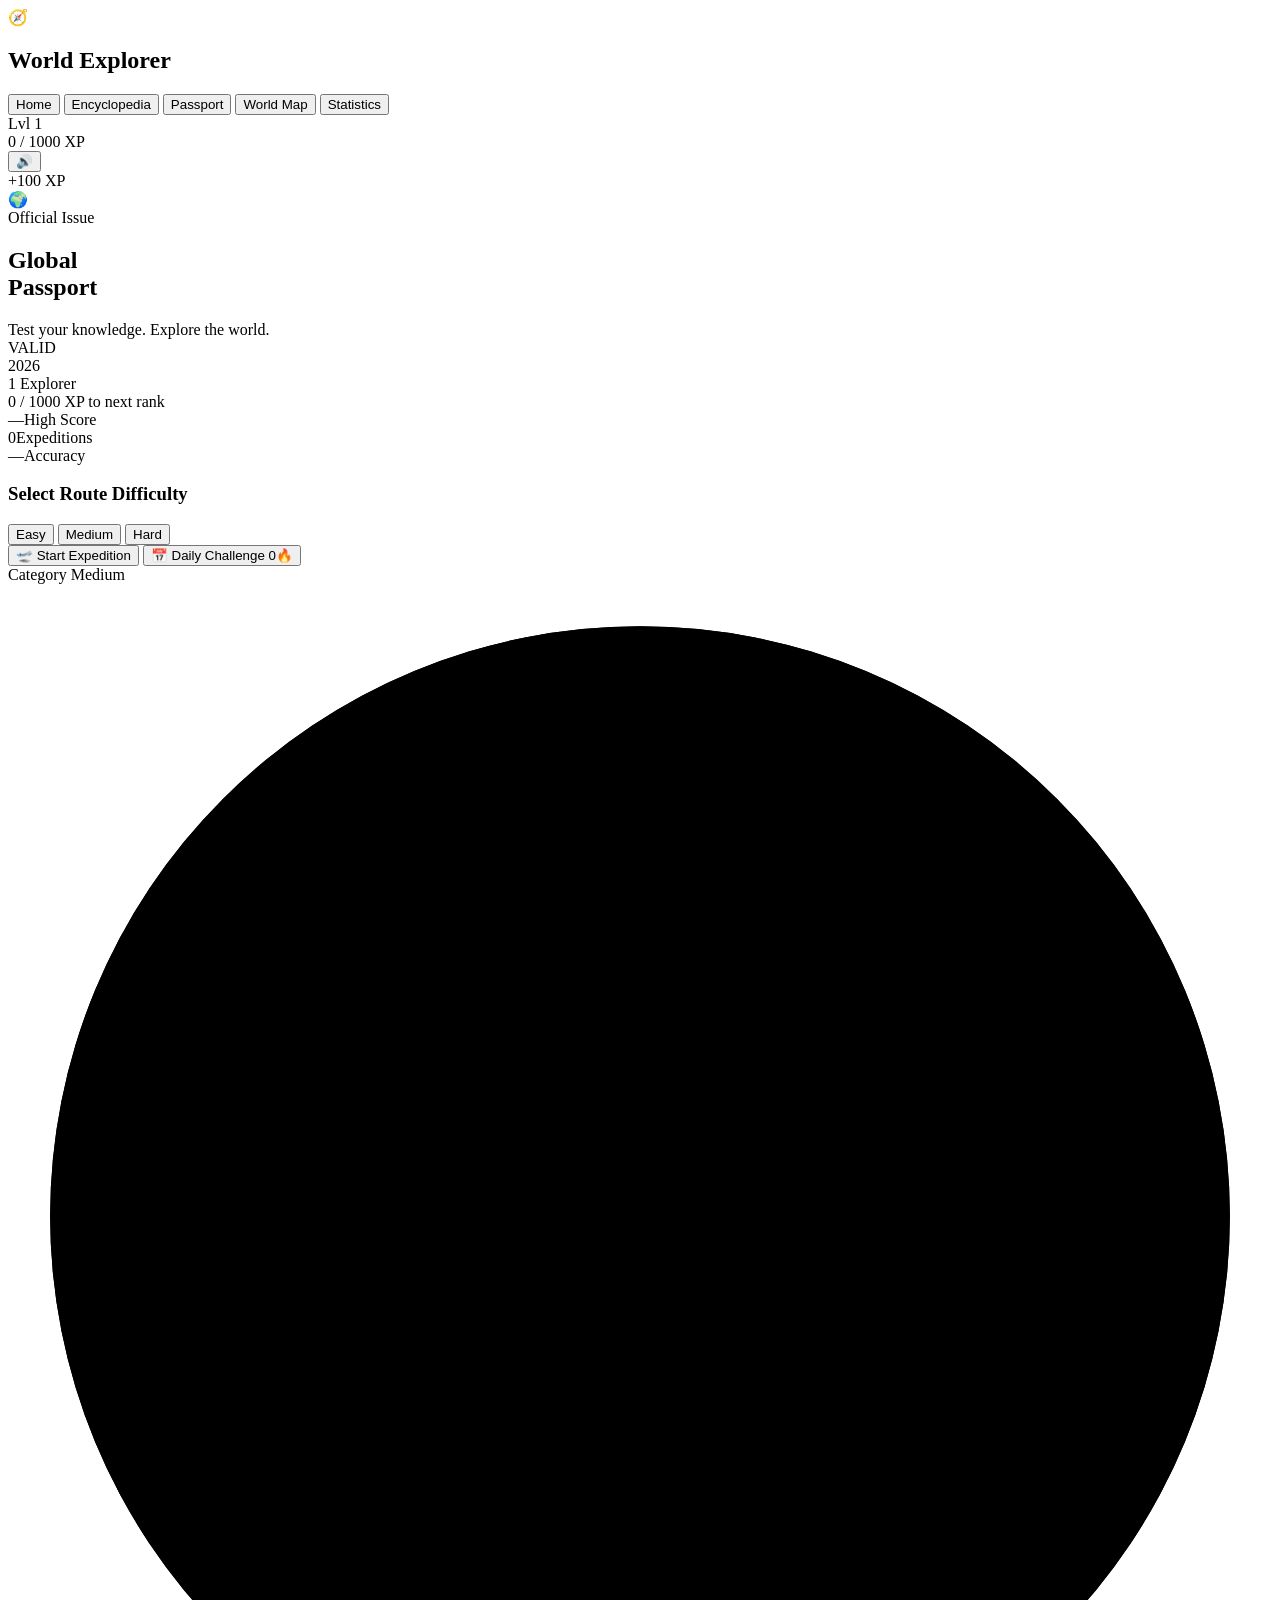
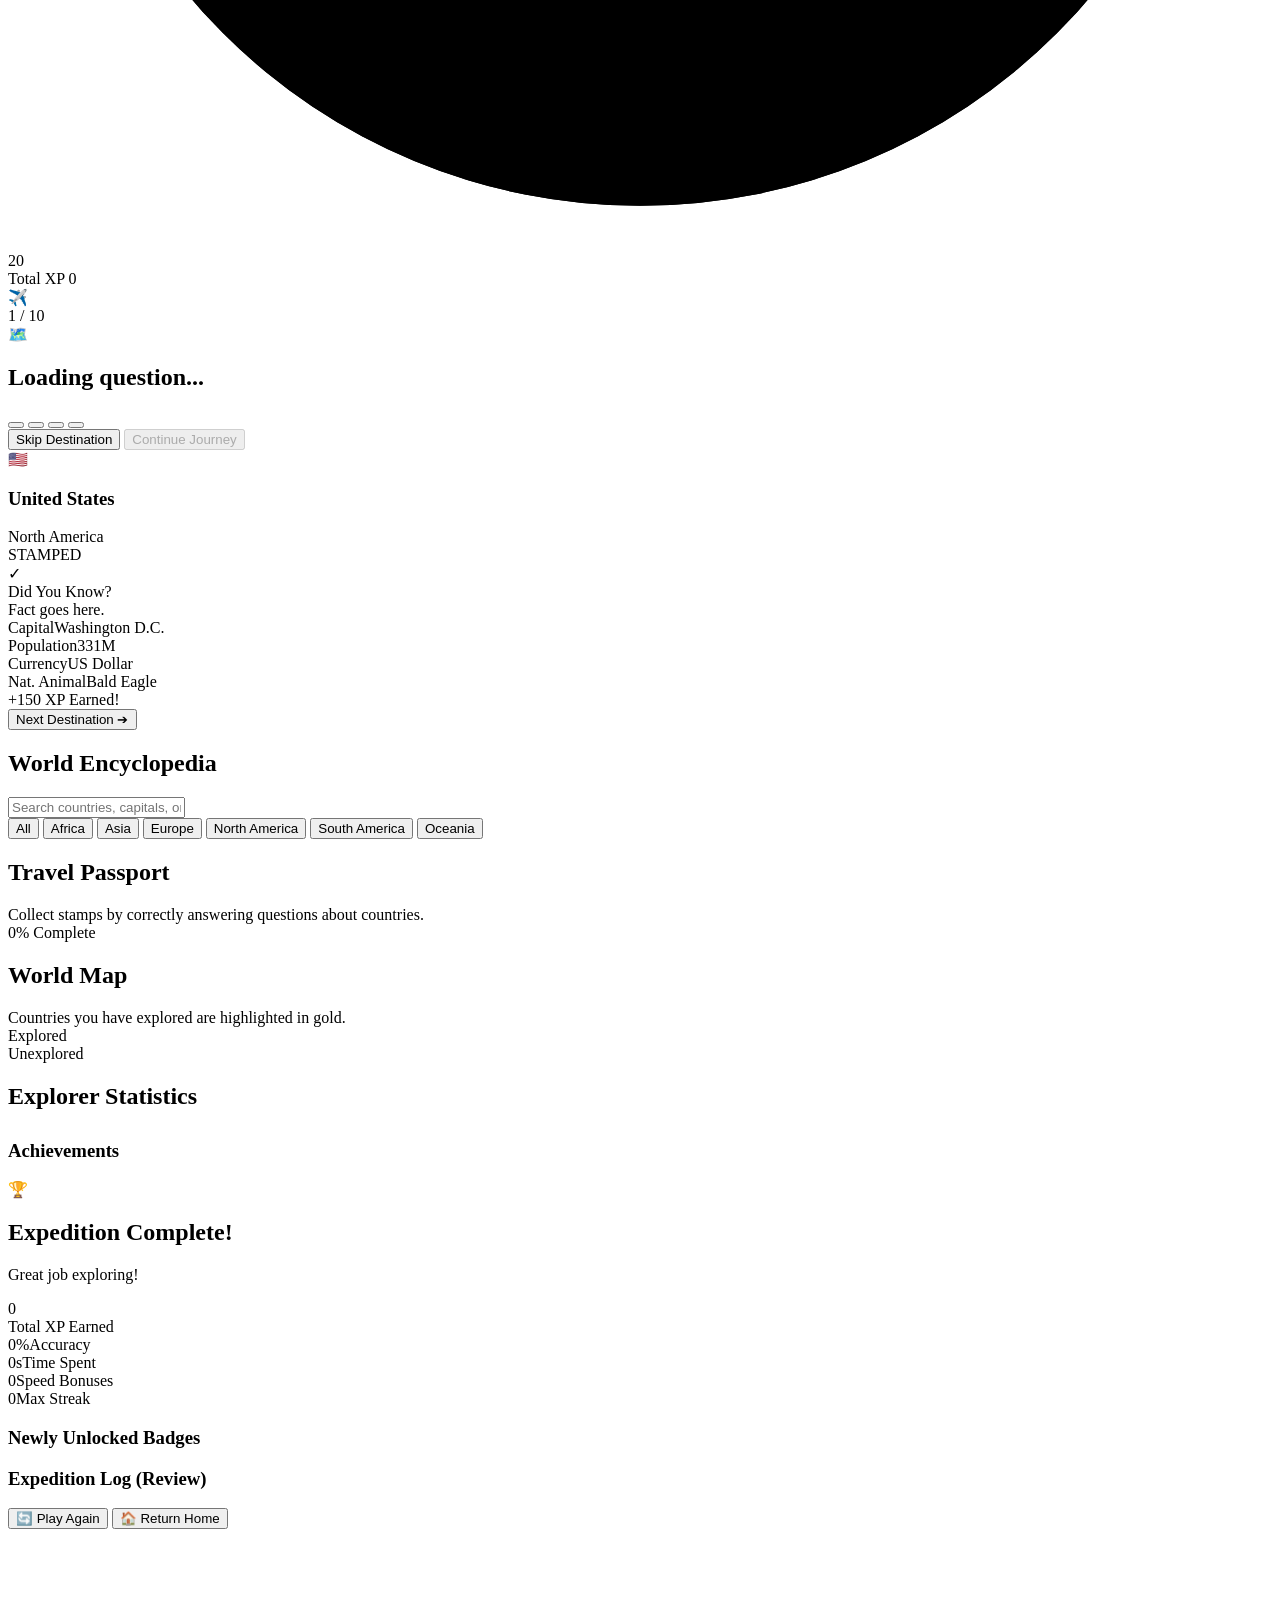
==== world-explorer/index.html @ d4bd19b3 "Create index.html" ====
<!DOCTYPE html>
<html lang="en">
<head>
  <meta charset="UTF-8">
  <meta name="viewport" content="width=device-width, initial-scale=1.0">
  <title>World Explorer | Geography Quiz</title>
  <link rel="stylesheet" href="styles.css">
  <!-- Fonts -->
  <link rel="preconnect" href="https://fonts.googleapis.com">
  <link rel="preconnect" href="https://fonts.gstatic.com" crossorigin>
  <link href="https://fonts.googleapis.com/css2?family=Libre+Baskerville:ital,wght@0,400;0,700;1,400&family=Playfair+Display:wght@400;700;900&family=Source+Sans+3:wght@400;500;600;700&display=swap" rel="stylesheet">
</head>
<body>

  <!-- Top Navigation -->
  <nav class="top-nav" aria-label="Main Navigation">
    <div class="nav-brand">
      <span class="nav-compass">🧭</span>
      <h1 class="nav-title">World Explorer</h1>
    </div>
    <div class="nav-tabs" role="tablist">
      <button class="nav-tab active" data-target="home" role="tab">Home</button>
      <button class="nav-tab" data-target="encyclopedia" role="tab">Encyclopedia</button>
      <button class="nav-tab" data-target="passport" role="tab">Passport</button>
      <button class="nav-tab" data-target="map" role="tab">World Map</button>
      <button class="nav-tab" data-target="stats" role="tab">Statistics</button>
    </div>
    <div class="nav-player">
      <div class="nav-level-chip" id="nav-level">Lvl 1</div>
      <div class="nav-xp-wrap" title="XP Progress">
        <div class="nav-xp-bar"><div class="nav-xp-fill" id="nav-xp-fill" style="width:0%;"></div></div>
        <div class="nav-xp-text" id="nav-xp-text">0 / 1000 XP</div>
      </div>
      <button class="mute-btn" id="mute-btn" aria-label="Toggle Audio">🔊</button>
    </div>
  </nav>

  <!-- XP Notification -->
  <div class="xp-notif" id="xp-notif">+100 XP</div>

  <!-- Background Texture & Stars -->
  <div id="bg-stars"></div>

  <!-- SCREEN: HOME -->
  <main class="screen active" id="screen-home" role="main">
    <div class="home-container">
      
      <div class="passport-cover-card">
        <div class="passport-cover-emblem">🌍</div>
        <div class="passport-cover-text">
          <div class="passport-cover-sub">Official Issue</div>
          <h2 class="passport-cover-title">Global<br>Passport</h2>
          <div class="passport-cover-tagline">Test your knowledge. Explore the world.</div>
        </div>
        <div class="passport-cover-stamp">
          <div class="cover-stamp-inner">VALID<br>2026</div>
        </div>
      </div>

      <div class="home-xp-card">
        <div class="home-xp-level">
          <span class="xp-level-num" id="home-lvl-num">1</span>
          <span class="xp-level-label" id="home-lvl-name">Explorer</span>
        </div>
        <div class="home-xp-bar-section">
          <div class="home-xp-bar"><div class="home-xp-fill" id="home-xp-fill" style="width:0%;"></div></div>
          <div class="home-xp-nums" id="home-xp-text">0 / 1000 XP to next rank</div>
        </div>
      </div>

      <div class="home-stats-row">
        <div class="home-stat-card"><span class="hs-value" id="stat-high-score">—</span><span class="hs-label">High Score</span></div>
        <div class="home-stat-card"><span class="hs-value" id="stat-games-played">0</span><span class="hs-label">Expeditions</span></div>
        <div class="home-stat-card"><span class="hs-value" id="stat-best-accuracy">—</span><span class="hs-label">Accuracy</span></div>
      </div>

      <div class="home-difficulty-section">
        <h3 class="section-heading-sm">Select Route Difficulty</h3>
        <div class="diff-selector" role="group" aria-label="Difficulty Selection">
          <button class="diff-btn" data-diff="easy" aria-pressed="false">Easy</button>
          <button class="diff-btn selected" data-diff="medium" aria-pressed="true">Medium</button>
          <button class="diff-btn" data-diff="hard" aria-pressed="false">Hard</button>
        </div>
      </div>

      <div class="home-actions">
        <button class="cta-btn cta-primary" id="play-btn">🛫 Start Expedition</button>
        <button class="cta-btn cta-daily" id="daily-btn">📅 Daily Challenge <span class="daily-streak" id="daily-streak-badge">0🔥</span></button>
      </div>

    </div>
  </main>

  <!-- SCREEN: QUIZ -->
  <section class="screen" id="screen-quiz" aria-hidden="true">
    <div class="quiz-wrap">
      
      <div class="quiz-topbar">
        <div class="quiz-meta">
          <span class="badge-cat" id="category-badge">Category</span>
          <span class="badge-diff" id="difficulty-badge">Medium</span>
        </div>
        <div class="timer-compass">
          <svg class="timer-svg" viewBox="0 0 60 60">
            <circle class="timer-track" cx="30" cy="30" r="28"></circle>
            <circle class="timer-ring" id="timer-ring" cx="30" cy="30" r="28"></circle>
          </svg>
          <div class="timer-num" id="timer-num">20</div>
        </div>
        <div class="quiz-xp-box">
          <span class="quiz-xp-lbl">Total XP</span>
          <span class="quiz-xp-val" id="score-display">0</span>
        </div>
      </div>

      <div class="flight-progress">
        <span class="fp-plane" id="fp-plane">✈️</span>
        <div class="fp-track"><div class="fp-fill" id="progress-fill" style="width:0%;"></div></div>
        <span class="fp-label" id="progress-label">1 / 10</span>
      </div>

      <div class="question-passport-card" id="question-card" role="region" aria-live="polite">
        <div class="qpc-corner qpc-tl"></div><div class="qpc-corner qpc-tr"></div>
        <div class="qpc-icon" id="question-icon">🗺️</div>
        <h2 class="qpc-text" id="question-text">Loading question...</h2>
      </div>

      <div class="options-grid" id="options-container">
        <button class="opt-btn option-btn" data-idx="0"></button>
        <button class="opt-btn option-btn" data-idx="1"></button>
        <button class="opt-btn option-btn" data-idx="2"></button>
        <button class="opt-btn option-btn" data-idx="3"></button>
      </div>

      <div class="feedback-bar" id="feedback-bar"><span id="feedback-text"></span></div>
      
      <div class="quiz-actions">
        <button class="btn-skip" id="skip-btn">Skip Destination</button>
        <button class="btn-next" id="next-btn" disabled>Continue Journey</button>
      </div>
    </div>
  </section>

  <!-- LEARN MODE OVERLAY -->
  <div class="learn-overlay hidden" id="learn-overlay">
    <div class="learn-card">
      <div class="lc-header">
        <div class="lc-flag" id="learn-flag">🇺🇸</div>
        <div class="lc-header-text">
          <h3 class="lc-country" id="learn-country">United States</h3>
          <div class="lc-continent" id="learn-continent">North America</div>
        </div>
        <div class="lc-stamp" id="learn-stamp"><div class="lc-stamp-inner">STAMPED<br>✓</div></div>
      </div>
      <div class="lc-funfact">
        <div class="lc-funfact-heading">Did You Know?</div>
        <div class="lc-funfact-text" id="learn-fact">Fact goes here.</div>
      </div>
      <div class="lc-facts-grid">
        <div class="lc-fact"><span class="lf-label">Capital</span><span class="lf-val" id="learn-cap">Washington D.C.</span></div>
        <div class="lc-fact"><span class="lf-label">Population</span><span class="lf-val" id="learn-pop">331M</span></div>
        <div class="lc-fact"><span class="lf-label">Currency</span><span class="lf-val" id="learn-cur">US Dollar</span></div>
        <div class="lc-fact"><span class="lf-label">Nat. Animal</span><span class="lf-val" id="learn-ani">Bald Eagle</span></div>
      </div>
      <div class="lc-xp-earned" id="learn-xp-earned">+150 XP Earned!</div>
      <button class="lc-continue-btn" id="learn-continue-btn">Next Destination ➔</button>
    </div>
  </div>

  <!-- SCREEN: ENCYCLOPEDIA -->
  <section class="screen" id="screen-encyclopedia" aria-hidden="true">
    <div class="encyclopedia-wrap">
      <h2 class="page-title">World Encyclopedia</h2>
      <div class="enc-controls">
        <div class="enc-search-wrap">
          <input type="text" class="enc-search" id="enc-search" placeholder="Search countries, capitals, or landmarks...">
        </div>
        <div class="enc-filters" id="enc-filters">
          <button class="enc-filter active" data-filter="all">All</button>
          <button class="enc-filter" data-filter="Africa">Africa</button>
          <button class="enc-filter" data-filter="Asia">Asia</button>
          <button class="enc-filter" data-filter="Europe">Europe</button>
          <button class="enc-filter" data-filter="North America">North America</button>
          <button class="enc-filter" data-filter="South America">South America</button>
          <button class="enc-filter" data-filter="Oceania">Oceania</button>
        </div>
      </div>
      <div class="enc-grid" id="enc-grid">
        <!-- Generated by JS -->
      </div>
    </div>
  </section>

  <!-- SCREEN: PASSPORT -->
  <section class="screen" id="screen-passport" aria-hidden="true">
    <div class="passport-page-wrap">
      <div class="passport-header">
        <h2 class="passport-title">Travel Passport</h2>
        <div class="passport-sub">Collect stamps by correctly answering questions about countries.</div>
        <div class="passport-progress-wrap">
          <div class="passport-progress-bar"><div class="passport-progress-fill" id="passport-fill" style="width:0%;"></div></div>
          <div class="passport-pct" id="passport-pct">0% Complete</div>
        </div>
      </div>
      <div class="stamps-grid" id="stamps-grid">
        <!-- Generated by JS -->
      </div>
    </div>
  </section>

  <!-- SCREEN: MAP (Simplified Grid Visualization for compatibility without external massive SVGs) -->
  <section class="screen" id="screen-map" aria-hidden="true">
    <div class="map-wrap">
      <h2 class="page-title">World Map</h2>
      <div class="map-sub">Countries you have explored are highlighted in gold.</div>
      <div class="map-legend">
        <div class="ml-item"><span class="ml-dot ml-dot-mastered"></span> Explored</div>
        <div class="ml-item"><span class="ml-dot ml-dot-visited"></span> Unexplored</div>
      </div>
      <div class="map-container" id="map-container">
        <!-- Interactive visual generated by JS -->
      </div>
    </div>
  </section>

  <!-- SCREEN: STATISTICS -->
  <section class="screen" id="screen-stats" aria-hidden="true">
    <div class="stats-wrap">
      <h2 class="page-title">Explorer Statistics</h2>
      <div class="stats-grid-full" id="full-stats-grid">
        <!-- Generated by JS -->
      </div>
      <h3 class="section-heading-sm" style="margin-top: 30px;">Achievements</h3>
      <div class="achievements-row" id="badges-grid-full"></div>
    </div>
  </section>

  <!-- SCREEN: RESULTS -->
  <section class="screen" id="screen-results" aria-hidden="true">
    <div class="results-wrap">
      <div class="results-hero">
        <span class="rh-emoji" id="result-emoji">🏆</span>
        <h2 class="rh-title" id="result-title">Expedition Complete!</h2>
        <p class="rh-sub" id="result-sub">Great job exploring!</p>
      </div>
      
      <div class="results-xp-card">
        <div class="rxc-xp" id="final-score">0</div>
        <div class="rxc-label">Total XP Earned</div>
        <div class="rxc-new-high" id="new-high-badge" style="display:none;">New Personal Best!</div>
      </div>

      <div class="results-stats-grid">
        <div class="rs-box"><span class="rs-num" id="res-accuracy">0%</span><span class="rs-lbl">Accuracy</span></div>
        <div class="rs-box"><span class="rs-num" id="res-time">0s</span><span class="rs-lbl">Time Spent</span></div>
        <div class="rs-box"><span class="rs-num" id="res-fast">0</span><span class="rs-lbl">Speed Bonuses</span></div>
        <div class="rs-box"><span class="rs-num" id="res-streak">0</span><span class="rs-lbl">Max Streak</span></div>
      </div>

      <div class="results-achievements-section" id="res-achievements-sec">
        <h3 class="section-heading-sm">Newly Unlocked Badges</h3>
        <div class="achievements-row" id="badges-grid-results"></div>
      </div>

      <div class="results-review-section" id="review-section">
        <h3 class="section-heading-sm">Expedition Log (Review)</h3>
        <div id="review-list" class="review-list"></div>
      </div>

      <div class="results-actions">
        <button class="cta-btn cta-primary" id="restart-btn">🔄 Play Again</button>
        <button class="cta-btn cta-ghost" id="home-btn">🏠 Return Home</button>
      </div>
    </div>
  </section>

  <canvas id="confetti-canvas"></canvas>
  <script type="module" src="js/app.js"></script>
</body>
</html>
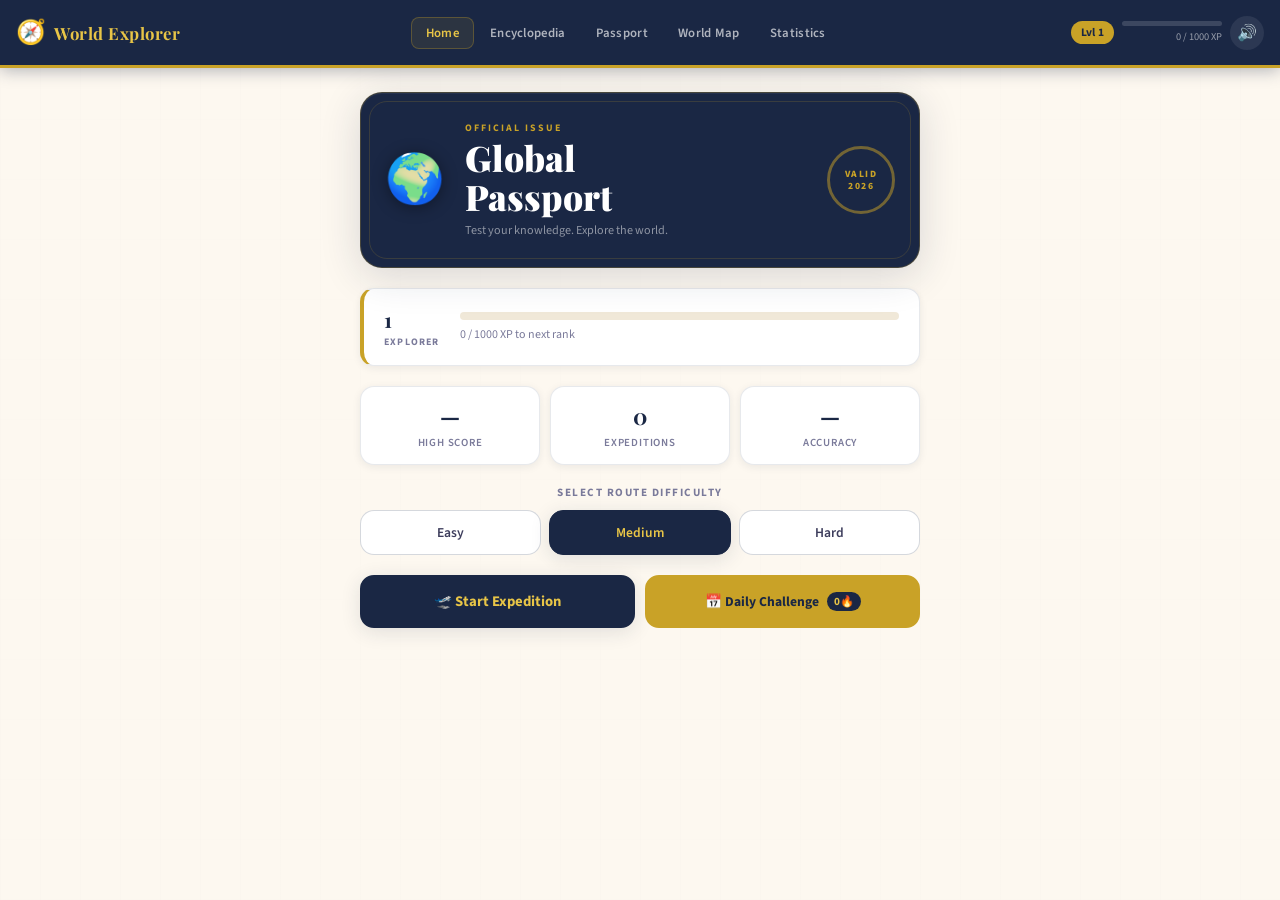
==== commit a46088dc: "Update index.html" ====
--- a/world-explorer/index.html
+++ b/world-explorer/index.html
@@ -4,7 +4,8 @@
   <meta charset="UTF-8">
   <meta name="viewport" content="width=device-width, initial-scale=1.0">
   <title>World Explorer | Geography Quiz</title>
-  <link rel="stylesheet" href="styles.css">
+  <link rel="stylesheet" href="style.css">
+<script src="js/game.js"></script>
   <!-- Fonts -->
   <link rel="preconnect" href="https://fonts.googleapis.com">
   <link rel="preconnect" href="https://fonts.gstatic.com" crossorigin>
--- a/world-explorer/style.css
+++ b/world-explorer/style.css
@@ -0,0 +1,306 @@
+@import url('https://fonts.googleapis.com/css2?family=Libre+Baskerville:ital,wght@0,400;0,700;1,400&family=Playfair+Display:wght@400;700;900&family=Source+Sans+3:wght@400;500;600;700&display=swap');
+
+/* Include ALL CSS variables and base styles from your provided snippet [source: 2] */
+:root {
+  --cream:        #fdf8f0; --cream-dark:   #f0e8d8; --cream-mid:    #f7f0e4;
+  --navy:         #1a2744; --navy-light:   #2d3e6a; --navy-mid:     #3d5080;
+  --green-dark:   #1d4a2f; --green-mid:    #2d6a45;
+  --gold:         #c9a227; --gold-light:   #e8c547; --gold-pale:    #f5e9c0;
+  --gold-bg:      rgba(201,162,39,0.10);
+  --stamp-red:    #8b2020; --correct:      #276e40; --correct-bg:   rgba(39,110,64,0.12);
+  --wrong:        #8b2020; --wrong-bg:     rgba(139,32,32,0.12);
+  --text-dark:    #1a1a2e; --text-mid:     #3d3d5c; --text-muted:   #7a7a9a;
+  --border-light: rgba(26,39,68,0.10); --border-mid:   rgba(26,39,68,0.18);
+  --border-gold:  rgba(201,162,39,0.40);
+  --shadow-sm:    0 2px 8px  rgba(26,39,68,0.08); --shadow-md:    0 4px 20px rgba(26,39,68,0.12); --shadow-lg:    0 8px 40px rgba(26,39,68,0.16);
+  --font-serif:   'Playfair Display', Georgia, serif;
+  --font-bask:    'Libre Baskerville', Georgia, serif;
+  --font-body:    'Source Sans 3', system-ui, sans-serif;
+  --transition:   0.28s cubic-bezier(0.4, 0, 0.2, 1);
+  --radius-sm:    8px; --radius-md:    14px; --radius-lg:    22px; --radius-pill:  999px;
+}
+
+*, *::before, *::after { box-sizing: border-box; margin: 0; padding: 0; }
+html { scroll-behavior: smooth; font-size: 16px; }
+body { font-family: var(--font-body); background-color: var(--cream); color: var(--text-dark); min-height: 100dvh; overflow-x: hidden; -webkit-font-smoothing: antialiased; padding-top: 68px; }
+button { cursor: pointer; font-family: var(--font-body); border: none; background: none; }
+input  { font-family: var(--font-body); }
+img    { display: block; max-width: 100%; }
+a      { color: var(--navy); }
+button:focus-visible, input:focus-visible { outline: 3px solid var(--gold); outline-offset: 3px; border-radius: 4px; }
+
+/* Paper Texture */
+body::before { content: ''; position: fixed; inset: 0; pointer-events: none; z-index: 0; background-image: repeating-linear-gradient(90deg, rgba(26,39,68,0.015) 0px, transparent 1px, transparent 40px), repeating-linear-gradient(0deg, rgba(26,39,68,0.010) 0px, transparent 1px, transparent 60px); }
+
+/* Navigation */
+.top-nav { position: fixed; top: 0; left: 0; right: 0; z-index: 100; height: 68px; background: var(--navy); border-bottom: 3px solid var(--gold); display: flex; align-items: center; padding: 0 16px; gap: 12px; box-shadow: 0 2px 16px rgba(26,39,68,0.35); }
+.nav-brand { display: flex; align-items: center; gap: 8px; flex-shrink: 0; }
+.nav-compass { font-size: 1.5rem; }
+.nav-title { font-family: var(--font-serif); font-size: 1.05rem; font-weight: 700; color: var(--gold-light); letter-spacing: 0.5px; white-space: nowrap; }
+.nav-tabs { display: flex; gap: 2px; flex: 1; justify-content: center; overflow-x: auto; scrollbar-width: none; }
+.nav-tabs::-webkit-scrollbar { display: none; }
+.nav-tab { padding: 6px 14px; border-radius: var(--radius-sm); font-size: 0.8rem; font-weight: 600; color: rgba(255,255,255,0.65); transition: all var(--transition); white-space: nowrap; letter-spacing: 0.3px; }
+.nav-tab:hover { color: white; background: rgba(255,255,255,0.08); }
+.nav-tab.active { background: var(--gold-bg); color: var(--gold-light); border: 1px solid rgba(201,162,39,0.30); }
+.nav-player { display: flex; align-items: center; gap: 8px; flex-shrink: 0; }
+.nav-level-chip { padding: 3px 10px; background: var(--gold); color: var(--navy); border-radius: var(--radius-pill); font-size: 0.72rem; font-weight: 700; white-space: nowrap; letter-spacing: 0.3px; }
+.nav-xp-wrap { display: flex; flex-direction: column; gap: 3px; min-width: 100px; }
+.nav-xp-bar { height: 5px; background: rgba(255,255,255,0.15); border-radius: var(--radius-pill); overflow: hidden; }
+.nav-xp-fill { height: 100%; background: linear-gradient(90deg, var(--gold), var(--gold-light)); border-radius: var(--radius-pill); transition: width 0.6s ease; }
+.nav-xp-text { font-size: 0.65rem; color: rgba(255,255,255,0.55); text-align: right; }
+.mute-btn { width: 34px; height: 34px; border-radius: 50%; background: rgba(255,255,255,0.08); font-size: 1rem; display: flex; align-items: center; justify-content: center; transition: all var(--transition); }
+.mute-btn:hover { background: rgba(255,255,255,0.16); }
+
+/* Screen System */
+.screen { position: fixed; inset: 68px 0 0 0; z-index: 10; overflow-y: auto; padding: 24px 16px 60px; display: flex; align-items: flex-start; justify-content: center; opacity: 0; transform: translateY(24px); pointer-events: none; transition: opacity 0.4s var(--transition), transform 0.4s var(--transition); }
+.screen.active { opacity: 1; transform: none; pointer-events: auto; }
+.screen.exit { opacity: 0; transform: translateY(-16px); }
+
+/* Shared Utilities */
+.section-heading-sm { font-size: 0.7rem; font-weight: 700; color: var(--text-muted); letter-spacing: 1.5px; text-transform: uppercase; margin-bottom: 10px; text-align: center; }
+
+/* Home Screen Widgets */
+.home-container { width: 100%; max-width: 560px; display: flex; flex-direction: column; gap: 20px; align-items: center; }
+.passport-cover-card { width: 100%; background: var(--navy); border-radius: var(--radius-lg); padding: 28px 24px; display: flex; align-items: center; gap: 20px; box-shadow: var(--shadow-lg), inset 0 1px 0 rgba(255,255,255,0.05); border: 1px solid rgba(201,162,39,0.25); position: relative; overflow: hidden; }
+.passport-cover-card::before { content: ''; position: absolute; inset: 8px; border: 1px solid rgba(201,162,39,0.18); border-radius: calc(var(--radius-lg) - 4px); pointer-events: none; }
+.passport-cover-emblem { font-size: 3rem; flex-shrink: 0; filter: drop-shadow(0 2px 8px rgba(0,0,0,0.4)); }
+.passport-cover-text { flex: 1; }
+.passport-cover-sub { font-size: 0.62rem; font-weight: 700; color: var(--gold); letter-spacing: 2px; text-transform: uppercase; margin-bottom: 4px; }
+.passport-cover-title { font-family: var(--font-serif); font-size: clamp(1.6rem, 5vw, 2.2rem); font-weight: 900; color: white; line-height: 1.1; }
+.passport-cover-tagline { font-size: 0.76rem; color: rgba(255,255,255,0.5); margin-top: 6px; }
+.passport-cover-stamp { flex-shrink: 0; width: 68px; height: 68px; border: 3px solid rgba(201,162,39,0.5); border-radius: 50%; display: flex; align-items: center; justify-content: center; animation: cover-stamp-rotate 30s linear infinite; }
+.cover-stamp-inner { text-align: center; font-size: 0.6rem; font-weight: 800; color: var(--gold); letter-spacing: 1.5px; text-transform: uppercase; line-height: 1.3; }
+@keyframes cover-stamp-rotate { to { transform: rotate(360deg); } }
+
+/* XP Card */
+.home-xp-card { width: 100%; background: white; border: 1px solid var(--border-light); border-left: 4px solid var(--gold); border-radius: var(--radius-md); padding: 16px 20px; display: flex; align-items: center; gap: 20px; box-shadow: var(--shadow-sm); }
+.home-xp-level { display: flex; flex-direction: column; gap: 2px; flex-shrink: 0; }
+.xp-level-num { font-family: var(--font-serif); font-size: 1.3rem; font-weight: 700; color: var(--navy); }
+.xp-level-label { font-size: 0.62rem; font-weight: 700; color: var(--text-muted); letter-spacing: 1.2px; text-transform: uppercase; }
+.home-xp-bar-section { flex: 1; }
+.home-xp-bar { height: 8px; background: var(--cream-dark); border-radius: var(--radius-pill); overflow: hidden; margin-bottom: 6px; }
+.home-xp-fill { height: 100%; background: linear-gradient(90deg, var(--gold), var(--gold-light)); border-radius: var(--radius-pill); transition: width 0.8s cubic-bezier(0.4,0,0.2,1); }
+.home-xp-nums { font-size: 0.75rem; color: var(--text-muted); }
+
+/* Home Stats Grid */
+.home-stats-row { width: 100%; display: grid; grid-template-columns: 1fr 1fr 1fr; gap: 10px; }
+.home-stat-card { background: white; border: 1px solid var(--border-light); border-radius: var(--radius-md); padding: 14px 10px; text-align: center; display: flex; flex-direction: column; gap: 4px; box-shadow: var(--shadow-sm); transition: transform var(--transition); }
+.home-stat-card:hover { transform: translateY(-2px); }
+.hs-value { font-family: var(--font-serif); font-size: 1.4rem; font-weight: 700; color: var(--navy); }
+.hs-label { font-size: 0.68rem; font-weight: 600; color: var(--text-muted); text-transform: uppercase; letter-spacing: 0.8px; }
+
+/* Difficulty & CTA */
+.home-difficulty-section { width: 100%; }
+.diff-selector { display: grid; grid-template-columns: 1fr 1fr 1fr; gap: 8px; }
+.diff-btn { padding: 12px 8px; background: white; border: 1.5px solid var(--border-mid); border-radius: var(--radius-md); font-size: 0.85rem; font-weight: 600; color: var(--text-mid); transition: all var(--transition); }
+.diff-btn:hover { border-color: var(--navy-light); color: var(--navy); transform: translateY(-1px); }
+.diff-btn.selected { background: var(--navy); border-color: var(--navy); color: var(--gold-light); box-shadow: var(--shadow-md); }
+.home-actions { width: 100%; display: flex; gap: 10px; }
+.cta-btn { flex: 1; padding: 14px 20px; border-radius: var(--radius-md); font-size: 0.92rem; font-weight: 700; display: flex; align-items: center; justify-content: center; gap: 8px; transition: all var(--transition); }
+.cta-primary { background: var(--navy); color: var(--gold-light); border: 2px solid var(--navy); box-shadow: var(--shadow-md); }
+.cta-primary:hover { background: var(--navy-light); transform: translateY(-2px); }
+.cta-ghost { background: white; color: var(--navy); border: 2px solid var(--border-mid); }
+.cta-ghost:hover { border-color: var(--navy); }
+.cta-daily { background: var(--gold); color: var(--navy); border: 2px solid var(--gold); font-size: 0.85rem; }
+.cta-daily:hover:not(:disabled) { background: var(--gold-light); transform: translateY(-2px); }
+.cta-daily:disabled { opacity: 0.5; cursor: not-allowed; }
+.daily-streak { font-size: 0.7rem; background: var(--navy); color: var(--gold-light); padding: 2px 7px; border-radius: var(--radius-pill); }
+
+/* Quiz Styles */
+.quiz-wrap { width: 100%; max-width: 600px; display: flex; flex-direction: column; gap: 14px; }
+.quiz-topbar { display: flex; align-items: center; justify-content: space-between; gap: 10px; }
+.quiz-meta { display: flex; gap: 7px; align-items: center; flex-wrap: wrap; }
+.badge-cat, .badge-diff { padding: 4px 10px; border-radius: var(--radius-pill); font-size: 0.7rem; font-weight: 700; text-transform: uppercase; letter-spacing: 0.4px; }
+.badge-cat { background: var(--navy); color: var(--gold-light); }
+.badge-diff { background: var(--gold-pale); color: var(--navy); border: 1px solid var(--border-gold); }
+
+/* Timer SVG Ring */
+.timer-compass { position: relative; width: 60px; height: 60px; flex-shrink: 0; }
+.timer-svg { width: 60px; height: 60px; transform: rotate(-90deg); }
+.timer-track { fill: none; stroke: var(--cream-dark); stroke-width: 4; }
+.timer-ring { fill: none; stroke: var(--navy); stroke-width: 4; stroke-linecap: round; stroke-dasharray: 175.9; stroke-dashoffset: 0; transition: stroke-dashoffset 1s linear, stroke 0.5s; }
+.timer-ring.warn { stroke: var(--gold); }
+.timer-ring.danger { stroke: var(--stamp-red); }
+.timer-num { position: absolute; inset: 0; display: flex; align-items: center; justify-content: center; font-family: var(--font-bask); font-size: 1rem; font-weight: 700; color: var(--text-dark); }
+.quiz-xp-box { display: flex; flex-direction: column; align-items: flex-end; gap: 1px; }
+.quiz-xp-lbl { font-size: 0.65rem; font-weight: 700; letter-spacing: 1px; color: var(--text-muted); text-transform: uppercase; }
+.quiz-xp-val { font-family: var(--font-serif); font-size: 1.4rem; font-weight: 800; color: var(--navy); transition: transform 0.2s ease; }
+.quiz-xp-val.bump { animation: xp-bump 0.4s ease; }
+@keyframes xp-bump { 0% { transform: scale(1); color: var(--text-dark); } 50% { transform: scale(1.4); color: var(--correct); } 100% { transform: scale(1); } }
+
+/* Flight Progress */
+.flight-progress { display: flex; align-items: center; gap: 10px; position: relative; }
+.fp-plane { font-size: 1.1rem; transition: left 0.5s ease; flex-shrink: 0; animation: plane-bob 2s ease-in-out infinite; }
+@keyframes plane-bob { 0%,100% { transform: translateY(0); } 50% { transform: translateY(-2px); } }
+.fp-track { flex: 1; height: 6px; background: var(--cream-dark); border-radius: var(--radius-pill); overflow: hidden; background-image: repeating-linear-gradient(90deg, rgba(26,39,68,0.1) 0, rgba(26,39,68,0.1) 4px, transparent 4px, transparent 12px); }
+.fp-fill { height: 100%; background: linear-gradient(90deg, var(--navy), var(--navy-light)); border-radius: var(--radius-pill); transition: width 0.5s cubic-bezier(0.4,0,0.2,1); }
+.fp-label { font-size: 0.78rem; font-weight: 600; color: var(--text-muted); white-space: nowrap; }
+
+/* Question Card */
+.question-passport-card { background: white; border: 1px solid var(--border-mid); border-radius: var(--radius-lg); padding: 28px 24px 22px; text-align: center; box-shadow: var(--shadow-md); min-height: 140px; display: flex; flex-direction: column; align-items: center; justify-content: center; gap: 12px; position: relative; transition: transform var(--transition); }
+.qpc-corner { position: absolute; width: 16px; height: 16px; border-color: var(--gold); border-style: solid; }
+.qpc-tl { top:10px; left:10px; border-width: 2px 0 0 2px; }
+.qpc-tr { top:10px; right:10px; border-width: 2px 2px 0 0; }
+.qpc-icon { font-size: 2.2rem; line-height: 1; }
+.qpc-text { font-family: var(--font-bask); font-size: clamp(0.95rem, 3vw, 1.15rem); font-weight: 700; color: var(--navy); line-height: 1.5; max-width: 480px; }
+
+/* Options Grid */
+.options-grid { display: grid; grid-template-columns: 1fr 1fr; gap: 9px; }
+.opt-btn { padding: 14px 12px; background: white; border: 1.5px solid var(--border-mid); border-radius: var(--radius-md); color: var(--text-dark); font-size: 0.88rem; font-weight: 500; text-align: left; line-height: 1.35; transition: all var(--transition); position: relative; min-height: 60px; display: flex; align-items: center; gap: 10px; box-shadow: var(--shadow-sm); }
+.opt-btn .opt-letter { display: inline-flex; align-items: center; justify-content: center; min-width: 24px; height: 24px; border-radius: 50%; background: var(--cream-dark); font-size: 0.7rem; font-weight: 700; color: var(--navy); flex-shrink: 0; transition: all var(--transition); }
+.opt-btn:hover:not(:disabled) { border-color: var(--navy); transform: translateY(-2px); box-shadow: var(--shadow-md); }
+.opt-btn:hover:not(:disabled) .opt-letter { background: var(--navy); color: white; }
+.opt-btn.correct { background: var(--correct-bg); border-color: var(--correct); color: var(--correct); animation: opt-correct 0.5s ease; }
+.opt-btn.correct .opt-letter { background: var(--correct); color: white; }
+.opt-btn.wrong { background: var(--wrong-bg); border-color: var(--wrong); color: var(--wrong); animation: opt-wrong 0.5s ease; }
+.opt-btn.wrong .opt-letter { background: var(--wrong); color: white; }
+.opt-btn:disabled { cursor: default; }
+
+@keyframes opt-correct { 0% { transform: scale(1); } 30% { transform: scale(1.05); } 60% { transform: scale(0.97); } 100%{ transform: scale(1); } }
+@keyframes opt-wrong { 0%,100%{ transform: translateX(0); } 20% { transform: translateX(-6px); } 40% { transform: translateX(6px); } 60% { transform: translateX(-4px); } 80% { transform: translateX(4px); } }
+
+/* Feedback Bar */
+.feedback-bar { min-height: 42px; display: flex; align-items: center; justify-content: center; border-radius: var(--radius-md); font-weight: 600; font-size: 0.88rem; padding: 8px 16px; text-align: center; opacity: 0; transition: all 0.3s ease; font-family: var(--font-bask); }
+.feedback-bar.show { opacity: 1; }
+.feedback-bar.correct-fb { background: var(--correct-bg); color: var(--correct); border: 1px solid rgba(39,110,64,0.25); }
+.feedback-bar.wrong-fb { background: var(--wrong-bg); color: var(--wrong); border: 1px solid rgba(139,32,32,0.25); }
+.feedback-bar.skip-fb { background: var(--gold-bg); color: var(--navy); border: 1px solid var(--border-gold); }
+
+/* Quiz Actions */
+.quiz-actions { display: flex; gap: 10px; justify-content: center; }
+.btn-skip { padding: 11px 24px; border-radius: var(--radius-pill); background: white; border: 1.5px solid var(--border-mid); color: var(--text-mid); font-size: 0.85rem; font-weight: 600; transition: all var(--transition); }
+.btn-skip:hover { border-color: var(--navy); color: var(--navy); }
+.btn-next { padding: 11px 32px; border-radius: var(--radius-pill); background: var(--navy); color: var(--gold-light); font-size: 0.85rem; font-weight: 700; transition: all var(--transition); box-shadow: var(--shadow-sm); }
+.btn-next:hover:not(:disabled) { transform: translateY(-2px); box-shadow: var(--shadow-md); }
+.btn-next:disabled { opacity: 0.4; cursor: default; }
+
+/* Learn Mode Overlay */
+.learn-overlay { position: fixed; inset: 68px 0 0 0; z-index: 200; background: rgba(26,39,68,0.55); backdrop-filter: blur(4px); display: flex; align-items: center; justify-content: center; padding: 16px; transition: opacity 0.3s ease; }
+.learn-overlay.hidden { opacity: 0; pointer-events: none; }
+.learn-card { width: 100%; max-width: 520px; background: var(--cream); border: 1px solid var(--border-mid); border-radius: var(--radius-lg); box-shadow: 0 24px 80px rgba(26,39,68,0.35); overflow: hidden; animation: learn-slide-up 0.4s cubic-bezier(0.34,1.56,0.64,1); }
+@keyframes learn-slide-up { from { transform: translateY(40px) scale(0.96); opacity: 0; } to { transform: none; opacity: 1; } }
+.lc-header { background: var(--navy); padding: 18px 20px; display: flex; align-items: center; gap: 16px; }
+.lc-flag { font-size: 2.8rem; line-height: 1; }
+.lc-header-text { flex: 1; }
+.lc-country { font-family: var(--font-serif); font-size: 1.4rem; font-weight: 800; color: white; }
+.lc-continent { font-size: 0.78rem; color: rgba(255,255,255,0.55); margin-top: 2px; }
+.lc-stamp { width: 58px; height: 58px; border: 3px solid var(--gold); border-radius: 50%; display: flex; align-items: center; justify-content: center; flex-shrink: 0; animation: stamp-in 0.5s cubic-bezier(0.36,0.07,0.19,0.97) 0.2s both; }
+.lc-stamp-inner { text-align: center; font-size: 0.52rem; font-weight: 800; color: var(--gold); letter-spacing: 1px; text-transform: uppercase; line-height: 1.4; }
+.lc-stamp.wrong { border-color: rgba(255,255,255,0.4); }
+.lc-stamp.wrong .lc-stamp-inner { color: rgba(255,255,255,0.4); }
+@keyframes stamp-in { 0% { transform: scale(1.8) rotate(-15deg); opacity: 0; } 60% { transform: scale(0.9) rotate(4deg); opacity: 1; } 80% { transform: scale(1.05) rotate(-1deg); } 100% { transform: scale(1) rotate(0); } }
+.lc-funfact { background: var(--gold-pale); border-bottom: 1px dashed var(--border-gold); padding: 14px 20px; }
+.lc-funfact-heading { font-family: var(--font-bask); font-size: 0.82rem; font-weight: 700; color: var(--navy); margin-bottom: 6px; }
+.lc-funfact-text { font-size: 0.88rem; color: var(--text-mid); line-height: 1.6; font-style: italic; }
+.lc-facts-grid { display: grid; grid-template-columns: 1fr 1fr; gap: 0; padding: 0 0 4px; }
+.lc-fact { display: flex; flex-direction: column; gap: 3px; padding: 12px 20px; border-bottom: 1px solid var(--border-light); }
+.lc-fact:nth-child(odd) { border-right: 1px solid var(--border-light); }
+.lf-label { font-size: 0.68rem; font-weight: 700; color: var(--text-muted); text-transform: uppercase; letter-spacing: 0.6px; }
+.lf-val { font-size: 0.9rem; font-weight: 600; color: var(--text-dark); }
+.lc-xp-earned { text-align: center; padding: 10px; font-family: var(--font-serif); font-size: 1.1rem; font-weight: 700; color: var(--correct); }
+.lc-continue-btn { width: 100%; padding: 14px; background: var(--navy); color: var(--gold-light); font-size: 0.9rem; font-weight: 700; transition: background var(--transition); }
+.lc-continue-btn:hover { background: var(--navy-light); }
+
+/* XP Float Notification */
+.xp-notif { position: fixed; top: 80px; right: 20px; z-index: 500; font-family: var(--font-serif); font-size: 1.4rem; font-weight: 900; color: var(--correct); pointer-events: none; opacity: 0; }
+.xp-notif.pop { animation: xp-pop 1.5s ease forwards; }
+@keyframes xp-pop { 0% { opacity: 0; transform: translateY(0) scale(0.8); } 20% { opacity: 1; transform: translateY(-10px) scale(1.1); } 80% { opacity: 1; transform: translateY(-40px) scale(1); } 100% { opacity: 0; transform: translateY(-60px) scale(0.9); } }
+
+/* Screens Layout Defaults */
+.page-title { font-family: var(--font-serif); font-size: clamp(1.5rem,5vw,2.1rem); font-weight: 900; color: var(--navy); }
+
+/* Encyclopedia */
+.encyclopedia-wrap { width: 100%; max-width: 900px; display: flex; flex-direction: column; gap: 16px; }
+.enc-controls { display: flex; flex-direction: column; gap: 10px; }
+.enc-search { width: 100%; padding: 12px 16px; border: 1.5px solid var(--border-mid); border-radius: var(--radius-md); font-size: 0.9rem; box-shadow: var(--shadow-sm); }
+.enc-search:focus { border-color: var(--navy); outline: none; }
+.enc-filters { display: flex; flex-wrap: wrap; gap: 7px; }
+.enc-filter { padding: 6px 14px; background: white; border: 1.5px solid var(--border-mid); border-radius: var(--radius-pill); font-size: 0.78rem; font-weight: 600; color: var(--text-mid); }
+.enc-filter:hover { border-color: var(--navy); color: var(--navy); }
+.enc-filter.active { background: var(--navy); border-color: var(--navy); color: var(--gold-light); }
+.enc-grid { display: grid; grid-template-columns: repeat(auto-fill, minmax(220px, 1fr)); gap: 14px; }
+.enc-card { background: white; border: 1px solid var(--border-light); border-radius: var(--radius-md); overflow: hidden; box-shadow: var(--shadow-sm); transition: transform var(--transition); }
+.enc-card:hover { transform: translateY(-3px); box-shadow: var(--shadow-md); border-color: var(--border-mid); }
+.enc-card-header { background: var(--navy); padding: 14px; display: flex; align-items: center; gap: 10px; }
+.enc-flag { font-size: 2rem; }
+.enc-country-name { font-family: var(--font-serif); font-size: 1rem; font-weight: 700; color: white; }
+.enc-continent-tag { font-size: 0.65rem; color: rgba(255,255,255,0.5); margin-top: 2px; }
+.enc-card-body { padding: 12px 14px; display: flex; flex-direction: column; gap: 6px; }
+.enc-fact { display: flex; justify-content: space-between; gap: 8px; font-size: 0.78rem; }
+.enc-fact-key { color: var(--text-muted); font-weight: 600; }
+.enc-fact-val { color: var(--text-dark); font-weight: 500; text-align: right; }
+.enc-mastered-badge { display: inline-block; padding: 2px 8px; background: var(--gold-pale); border: 1px solid var(--border-gold); color: var(--navy); border-radius: var(--radius-pill); font-size: 0.62rem; font-weight: 700; }
+
+/* Passport */
+.passport-page-wrap { width: 100%; max-width: 680px; display: flex; flex-direction: column; gap: 20px; }
+.passport-header { text-align: center; }
+.passport-title { font-family: var(--font-serif); font-size: clamp(1.6rem,5vw,2.2rem); font-weight: 900; color: var(--navy); margin-bottom: 4px; }
+.passport-sub { font-size: 0.85rem; color: var(--text-muted); }
+.passport-progress-wrap { display: flex; align-items: center; gap: 10px; margin-top: 12px; max-width: 400px; margin-left: auto; margin-right: auto; }
+.passport-progress-bar { flex: 1; height: 8px; background: var(--cream-dark); border-radius: var(--radius-pill); overflow: hidden; }
+.passport-progress-fill { height: 100%; background: linear-gradient(90deg, var(--gold), var(--gold-light)); border-radius: var(--radius-pill); transition: width 0.8s ease; }
+.passport-pct { font-size: 0.78rem; font-weight: 700; color: var(--navy); }
+.stamps-grid { display: grid; grid-template-columns: repeat(auto-fill, minmax(130px, 1fr)); gap: 14px; }
+.stamp-card { background: white; border: 1.5px solid var(--border-mid); border-radius: var(--radius-md); padding: 16px 10px; text-align: center; box-shadow: var(--shadow-sm); display: flex; flex-direction: column; align-items: center; gap: 8px; transition: transform var(--transition); }
+.stamp-card:hover { transform: translateY(-3px) rotate(1deg); }
+.sc-flag { font-size: 2.5rem; }
+.sc-name { font-family: var(--font-bask); font-size: 0.82rem; font-weight: 700; color: var(--navy); }
+.sc-date { font-size: 0.65rem; color: var(--text-muted); font-style: italic; }
+.sc-stamp-ring { width: 50px; height: 50px; border: 2px solid var(--gold); border-radius: 50%; display: flex; align-items: center; justify-content: center; }
+.sc-stamp-text { font-size: 0.45rem; font-weight: 800; color: var(--gold); letter-spacing: 1px; text-transform: uppercase; text-align: center; line-height: 1.3; }
+.stamp-card.empty { border-style: dashed; opacity: 0.35; box-shadow: none; }
+
+/* Stats grid */
+.stats-wrap { width: 100%; max-width: 700px; }
+.stats-grid-full { display: grid; grid-template-columns: repeat(auto-fill, minmax(140px, 1fr)); gap: 10px; margin-top: 15px;}
+.achievements-row { display: flex; flex-wrap: wrap; gap: 10px; }
+.badge-card { display: flex; align-items: center; gap: 12px; background: white; border: 1px solid var(--border-light); padding: 12px; border-radius: var(--radius-md); width: calc(50% - 5px); }
+.badge-card.locked { opacity: 0.5; filter: grayscale(1); }
+.badge-icon { font-size: 1.8rem; }
+.badge-info { display: flex; flex-direction: column; }
+.badge-name { font-weight: 700; font-size: 0.85rem; color: var(--navy); }
+.badge-desc { font-size: 0.7rem; color: var(--text-muted); }
+
+/* Results */
+.results-wrap { width: 100%; max-width: 560px; display: flex; flex-direction: column; gap: 18px; }
+.results-hero { text-align: center; padding: 4px 0; }
+.rh-emoji { font-size: 4rem; display: block; margin-bottom: 10px; animation: trophy-in 0.7s cubic-bezier(0.36,0.07,0.19,0.97) 0.2s both; }
+@keyframes trophy-in { from { transform: scale(0) rotate(-15deg); opacity: 0; } 60% { transform: scale(1.15) rotate(5deg); opacity: 1; } 80% { transform: scale(0.95); } to { transform: scale(1); } }
+.rh-title { font-family: var(--font-serif); font-size: clamp(1.8rem, 6vw, 2.4rem); font-weight: 900; color: var(--navy); }
+.results-xp-card { background: var(--navy); border-radius: var(--radius-lg); padding: 28px 24px; text-align: center; box-shadow: var(--shadow-lg); }
+.rxc-xp { font-family: var(--font-serif); font-size: clamp(2.8rem, 10vw, 4.5rem); font-weight: 900; color: var(--gold-light); line-height: 1; }
+.rxc-label { font-size: 0.8rem; color: rgba(255,255,255,0.5); margin-top: 4px; letter-spacing: 1px; text-transform: uppercase; }
+.rxc-new-high { display: inline-block; margin-top: 10px; padding: 5px 16px; background: var(--gold); color: var(--navy); border-radius: var(--radius-pill); font-size: 0.82rem; font-weight: 800; animation: high-pulse 1.5s infinite alternate; }
+@keyframes high-pulse { from { box-shadow: 0 0 8px rgba(201,162,39,0.3); } to { box-shadow: 0 0 20px rgba(201,162,39,0.7); } }
+.results-stats-grid { display: grid; grid-template-columns: 1fr 1fr; gap: 9px; }
+.rs-box { background: white; border: 1px solid var(--border-light); border-radius: var(--radius-md); padding: 14px 10px; display: flex; flex-direction: column; align-items: center; gap: 4px; box-shadow: var(--shadow-sm); }
+.rs-num { font-family: var(--font-serif); font-size: 1.5rem; font-weight: 800; color: var(--navy); }
+.rs-lbl { font-size: 0.68rem; font-weight: 600; color: var(--text-muted); text-transform: uppercase; letter-spacing: 0.7px; }
+.results-achievements-section, .results-review-section { background: white; border: 1px solid var(--border-light); border-radius: var(--radius-lg); padding: 18px; box-shadow: var(--shadow-sm); }
+.review-item { padding: 12px 0; border-bottom: 1px solid var(--border-light); }
+.review-q { font-weight: 600; font-size: 0.9rem; margin-bottom: 4px; }
+.review-answers { display: flex; flex-direction: column; gap: 2px; font-size: 0.8rem; }
+.your-ans { color: var(--wrong); }
+.right-ans { color: var(--correct); font-weight: 600; }
+.results-actions { display: flex; gap: 10px; justify-content: center; flex-wrap: wrap; }
+
+/* Map Screen */
+.map-wrap { width: 100%; max-width: 1000px; display: flex; flex-direction: column; gap: 14px; }
+.map-sub { font-size: 0.85rem; color: var(--text-muted); }
+.map-legend { display: flex; gap: 16px; flex-wrap: wrap; }
+.ml-item { display: flex; align-items: center; gap: 6px; font-size: 0.78rem; color: var(--text-mid); }
+.ml-dot { width: 12px; height: 12px; border-radius: 50%; display: inline-block; }
+.ml-dot-mastered { background: var(--gold); border: 2px solid var(--navy); }
+.ml-dot-visited { background: var(--cream-dark); border: 2px solid var(--border-mid); }
+.map-container { width: 100%; aspect-ratio: 2/1; background: var(--navy-light); border-radius: var(--radius-lg); position: relative; overflow: hidden; border: 2px solid var(--border-mid); box-shadow: var(--shadow-md); }
+.map-dot { position: absolute; width: 12px; height: 12px; border-radius: 50%; transform: translate(-50%, -50%); cursor: pointer; transition: all var(--transition); border: 2px solid var(--navy); }
+.map-dot:hover { transform: translate(-50%, -50%) scale(1.5); z-index: 10; }
+.map-tooltip { position: absolute; background: white; border-radius: var(--radius-sm); padding: 8px 12px; box-shadow: var(--shadow-md); font-size: 0.8rem; pointer-events: none; opacity: 0; transition: opacity 0.2s ease; z-index: 20; color: var(--navy); font-weight: 600; white-space: nowrap; transform: translate(-50%, -120%); }
+
+#confetti-canvas { position: fixed; inset: 0; pointer-events: none; z-index: 1000; }
+
+@media (max-width: 600px) {
+  .options-grid { grid-template-columns: 1fr; }
+  .home-stats-row { flex-direction: column; }
+  .badge-card { width: 100%; }
+}
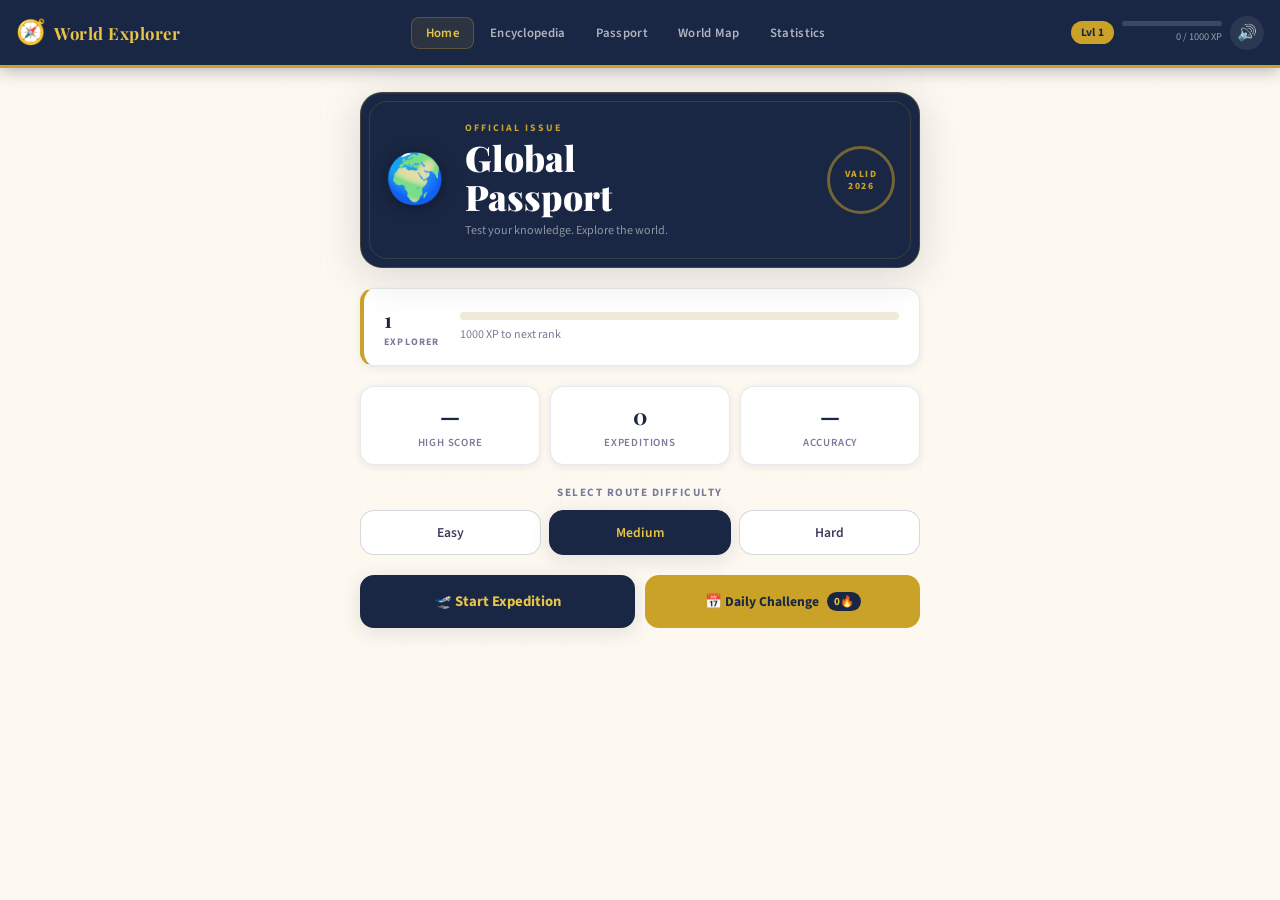
==== commit 2667c1e9: "Update index.html" ====
--- a/world-explorer/index.html
+++ b/world-explorer/index.html
@@ -5,7 +5,17 @@
   <meta name="viewport" content="width=device-width, initial-scale=1.0">
   <title>World Explorer | Geography Quiz</title>
   <link rel="stylesheet" href="style.css">
-<script src="js/game.js"></script>
+
+<!-- 1. Helper / Data files first -->
+<script type="module" src="js/data.js"></script>
+<script type="module" src="js/storage.js"></script>
+<script type="module" src="js/audio.js"></script>
+<script type="module" src="js/ui.js"></script>
+<script type="module" src="js/app.js"></script>
+
+<!-- 2. Main game engine / initialization LAST -->
+<script type="module" src="js/game.js"></script>
+  
   <!-- Fonts -->
   <link rel="preconnect" href="https://fonts.googleapis.com">
   <link rel="preconnect" href="https://fonts.gstatic.com" crossorigin>
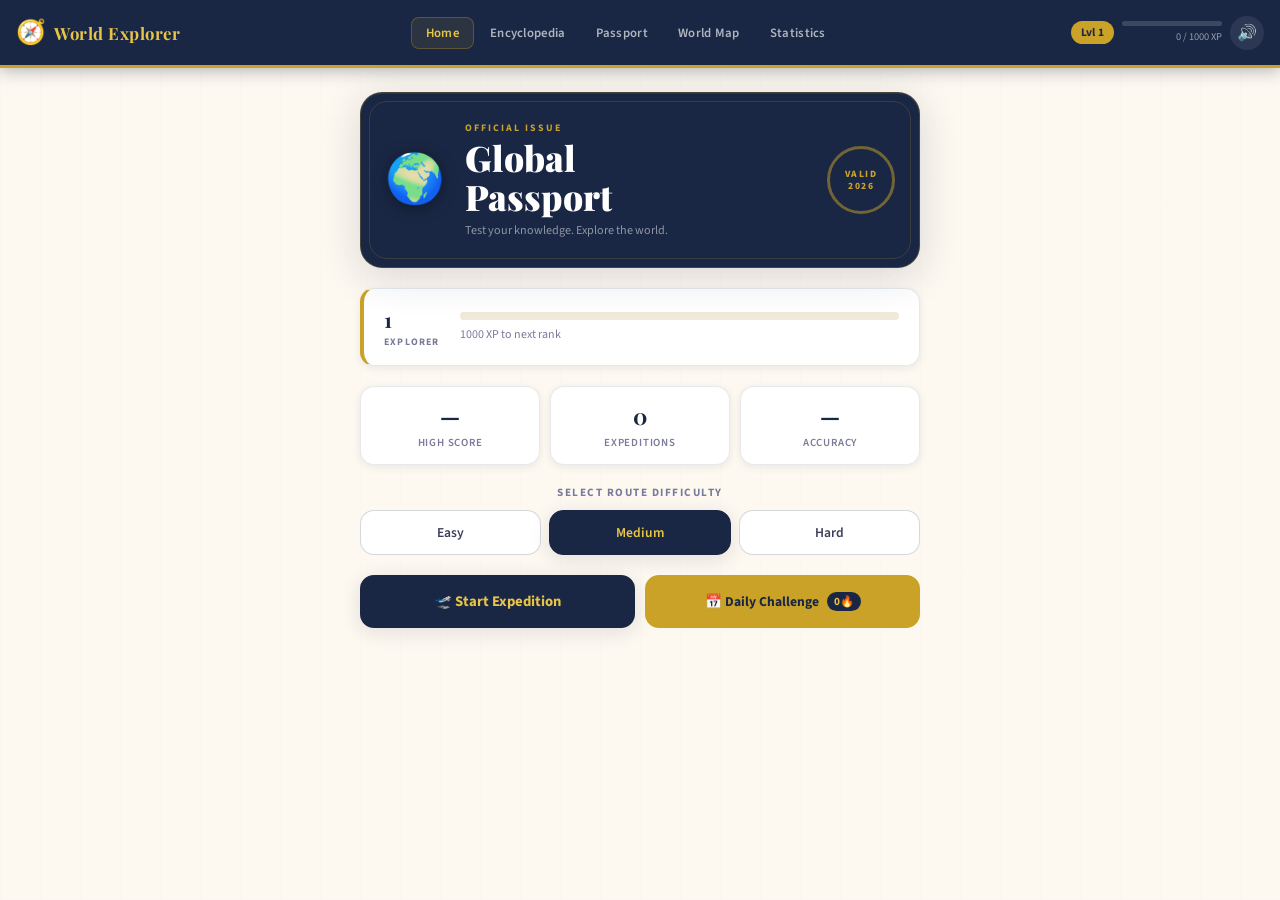
==== commit 72d45ef1: "Update index.html" ====
--- a/world-explorer/index.html
+++ b/world-explorer/index.html
@@ -4,6 +4,7 @@
   <meta charset="UTF-8">
   <meta name="viewport" content="width=device-width, initial-scale=1.0">
   <title>World Explorer | Geography Quiz</title>
+  <link rel="icon" href="data:image/svg+xml,<svg xmlns=%22http://www.w3.org/2000/svg%22 viewBox=%220 0 100 100%22><text y=%22.9em%22 font-size=%2290%22>🌍</text></svg>">
   <link rel="stylesheet" href="style.css">
 
 <!-- 1. Helper / Data files first -->
